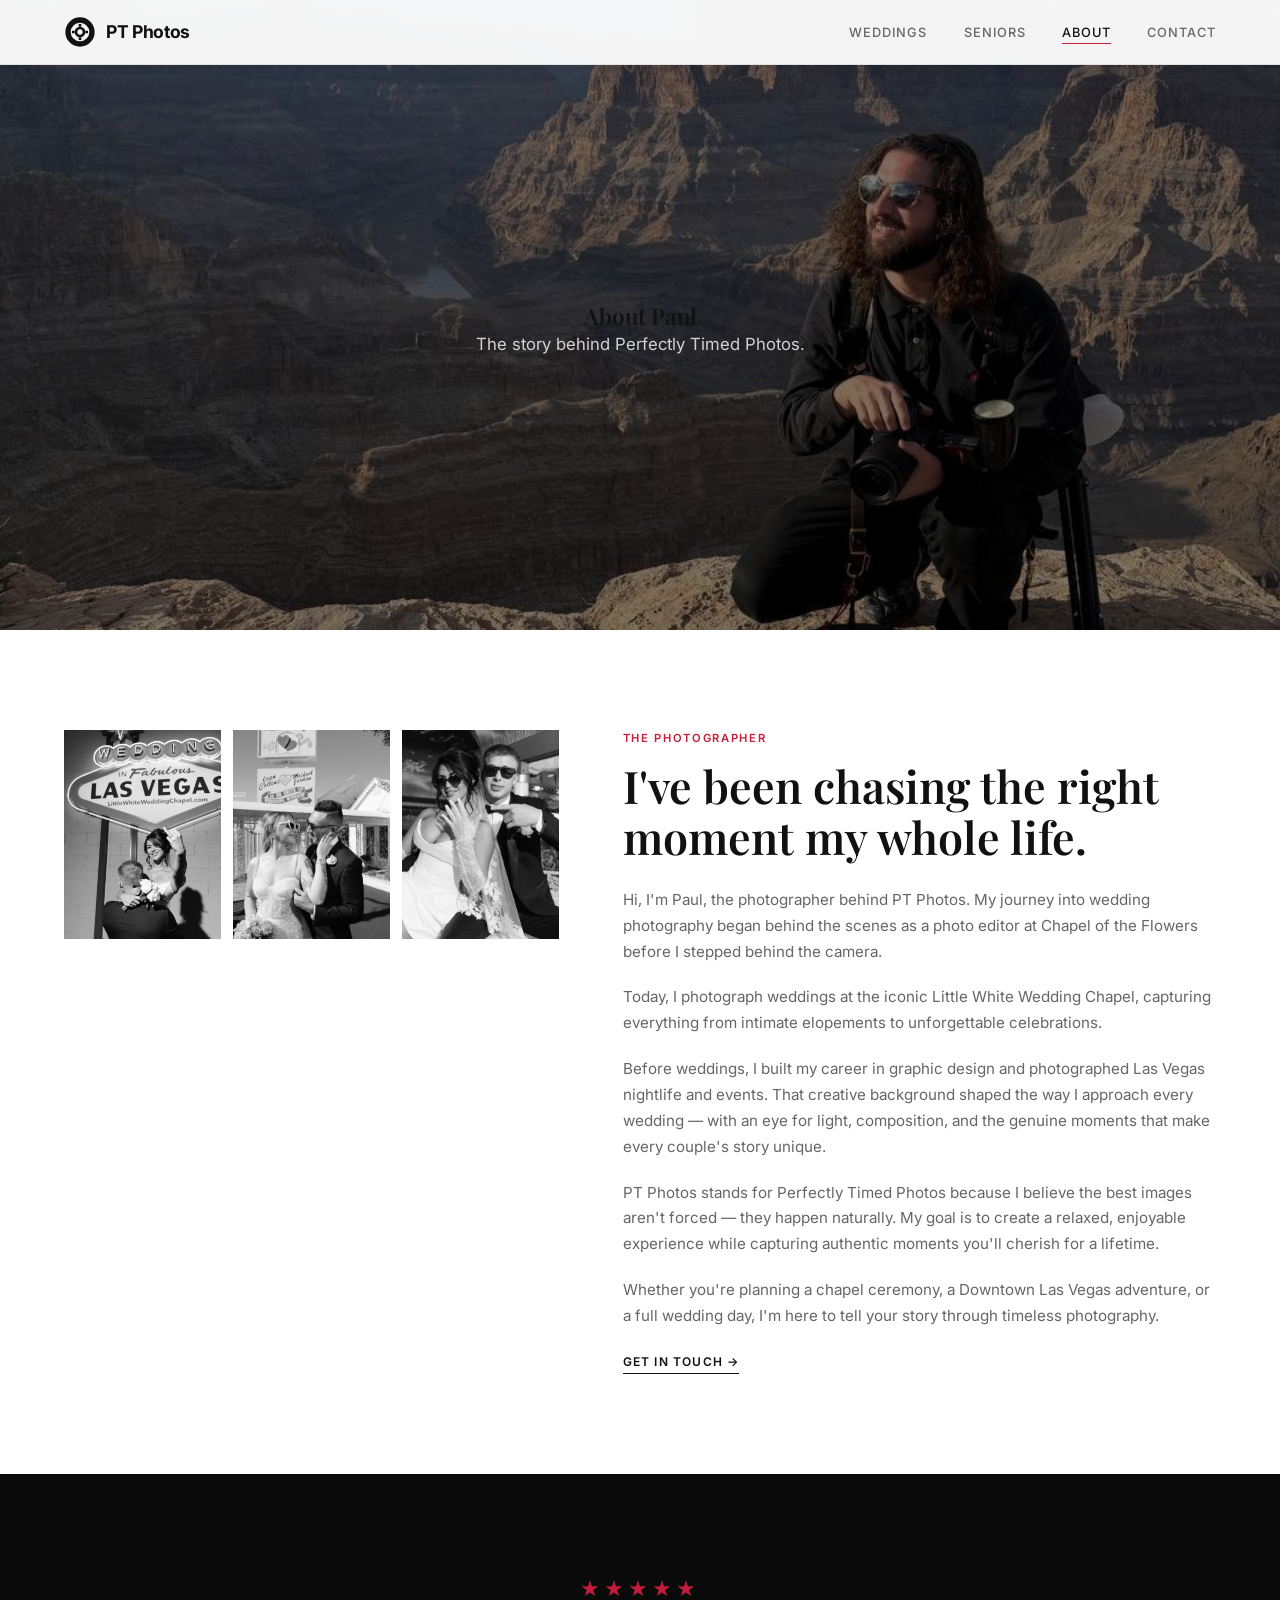
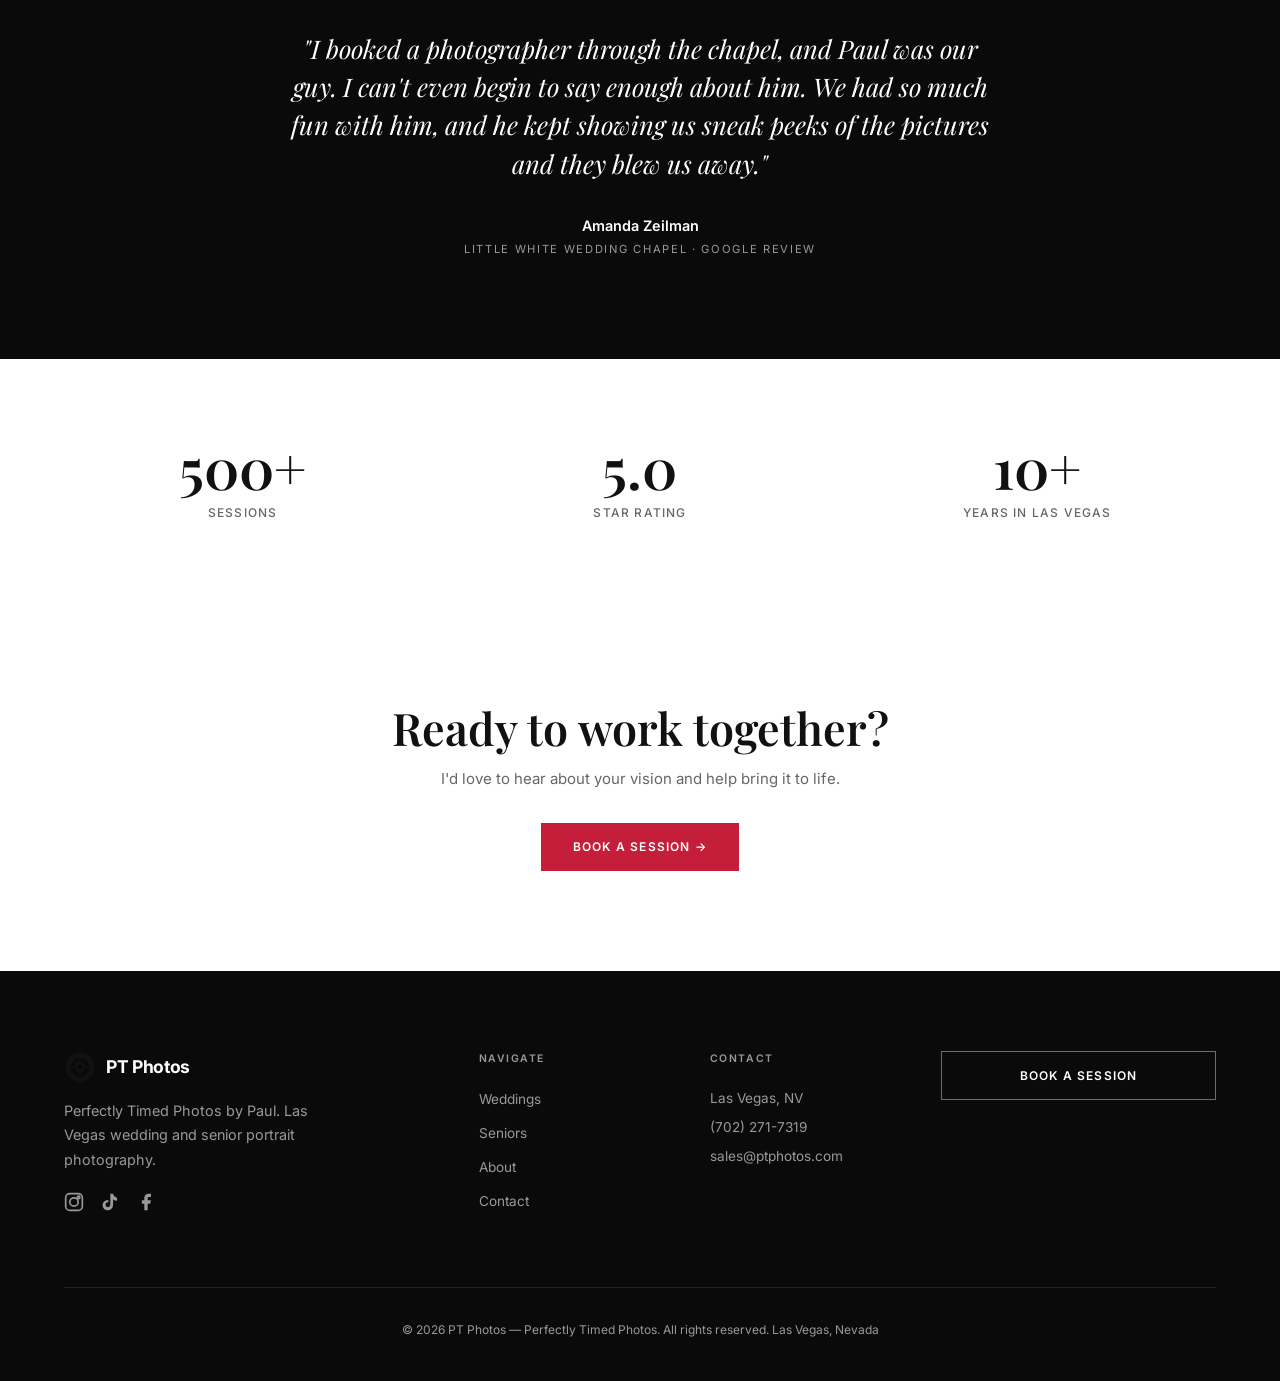
==== about.html @ 7338b1c7 "Create about.html" ====
<!DOCTYPE html>
<html lang="en">
<head>
    <meta charset="UTF-8">
    <meta name="viewport" content="width=device-width, initial-scale=1.0">
    <title>About Paul | PT Photos Las Vegas</title>
    <meta name="description" content="Meet Paul, the photographer behind PT Photos. Las Vegas wedding and senior portrait photographer with 10+ years experience.">
    <link rel="stylesheet" href="styles.css">
</head>
<body>

    <nav class="navbar" id="navbar">
        <div class="nav-container">
            <a href="index.html" class="logo">
                <div class="logo-icon">
                    <svg viewBox="0 0 24 24" fill="none" stroke="currentColor" stroke-width="2">
                        <circle cx="12" cy="12" r="3"/>
                        <path d="M12 2C6.48 2 2 6.48 2 12s4.48 10 10 10 10-4.48 10-10S17.52 2 12 2zm0 18c-4.41 0-8-3.59-8-8s3.59-8 8-8 8 3.59 8 8-3.59 8-8 8z"/>
                        <path d="M12 6v2M12 16v2M6 12h2M16 12h2"/>
                    </svg>
                </div>
                PT Photos
            </a>
            <button class="nav-toggle" id="navToggle" aria-label="Menu">
                <span></span>
                <span></span>
                <span></span>
            </button>
            <ul class="nav-menu" id="navMenu">
                <li><a href="weddings.html">Weddings</a></li>
                <li><a href="seniors.html">Seniors</a></li>
                <li><a href="about.html" class="active">About</a></li>
                <li><a href="contact.html">Contact</a></li>
            </ul>
        </div>
    </nav>

    <!-- About Hero -->
    <section class="page-header" style="min-height:70vh">
        <div class="hero-bg">
            <img src="photo2.JPG" alt="Paul - PT Photos">
        </div>
        <div class="hero-overlay"></div>
        <div class="hero-content">
            <h1>About Paul</h1>
            <p class="hero-desc">The story behind Perfectly Timed Photos.</p>
        </div>
    </section>

    <!-- About Content -->
    <section class="about-home" style="padding:100px 0">
        <div class="container">
            <div class="about-home-grid reveal">
                <div class="about-home-photos">
                    <img src="photo3.JPG" alt="Paul at work">
                    <img src="photo4.JPG" alt="Behind the scenes">
                    <img src="photo5.JPG" alt="Wedding moment">
                </div>
                <div class="about-home-text">
                    <span class="section-label">The Photographer</span>
                    <h2 class="section-title">I've been chasing the right moment my whole life.</h2>
                    <p>Hi, I'm Paul, the photographer behind PT Photos. My journey into wedding photography began behind the scenes as a photo editor at Chapel of the Flowers before I stepped behind the camera.</p>
                    <p>Today, I photograph weddings at the iconic Little White Wedding Chapel, capturing everything from intimate elopements to unforgettable celebrations.</p>
                    <p>Before weddings, I built my career in graphic design and photographed Las Vegas nightlife and events. That creative background shaped the way I approach every wedding — with an eye for light, composition, and the genuine moments that make every couple's story unique.</p>
                    <p>PT Photos stands for Perfectly Timed Photos because I believe the best images aren't forced — they happen naturally. My goal is to create a relaxed, enjoyable experience while capturing authentic moments you'll cherish for a lifetime.</p>
                    <p>Whether you're planning a chapel ceremony, a Downtown Las Vegas adventure, or a full wedding day, I'm here to tell your story through timeless photography.</p>
                    <a href="contact.html" class="link-arrow">Get in Touch →</a>
                </div>
            </div>
        </div>
    </section>

    <!-- Testimonial -->
    <section class="testimonial">
        <div class="container">
            <div class="testimonial-content reveal">
                <div class="stars">★★★★★</div>
                <blockquote>"I booked a photographer through the chapel, and Paul was our guy. I can't even begin to say enough about him. We had so much fun with him, and he kept showing us sneak peeks of the pictures and they blew us away."</blockquote>
                <div class="testimonial-author">Amanda Zeilman</div>
                <div class="testimonial-source">Little White Wedding Chapel · Google Review</div>
            </div>
        </div>
    </section>

    <!-- Stats -->
    <section class="stats">
        <div class="container">
            <div class="stats-grid reveal">
                <div class="stat-item">
                    <div class="stat-number">500+</div>
                    <div class="stat-label">Sessions</div>
                </div>
                <div class="stat-item">
                    <div class="stat-number">5.0</div>
                    <div class="stat-label">Star Rating</div>
                </div>
                <div class="stat-item">
                    <div class="stat-number">10+</div>
                    <div class="stat-label">Years in Las Vegas</div>
                </div>
            </div>
        </div>
    </section>

    <!-- CTA -->
    <section class="cta-section">
        <div class="container">
            <div class="reveal">
                <h2 class="section-title">Ready to work together?</h2>
                <p>I'd love to hear about your vision and help bring it to life.</p>
                <a href="contact.html" class="btn btn-primary">Book a Session →</a>
            </div>
        </div>
    </section>

    <!-- Footer -->
    <footer class="footer">
        <div class="container">
            <div class="footer-grid">
                <div class="footer-brand">
                    <a href="index.html" class="logo" style="color:#fff">
                        <div class="logo-icon">
                            <svg viewBox="0 0 24 24" fill="none" stroke="currentColor" stroke-width="2">
                                <circle cx="12" cy="12" r="3"/>
                                <path d="M12 2C6.48 2 2 6.48 2 12s4.48 10 10 10 10-4.48 10-10S17.52 2 12 2zm0 18c-4.41 0-8-3.59-8-8s3.59-8 8-8 8 3.59 8 8-3.59 8-8 8z"/>
                                <path d="M12 6v2M12 16v2M6 12h2M16 12h2"/>
                            </svg>
                        </div>
                        PT Photos
                    </a>
                    <p>Perfectly Timed Photos by Paul. Las Vegas wedding and senior portrait photography.</p>
                    <div class="social-links">
                        <a href="https://www.instagram.com/ptphotos.vegas" target="_blank" rel="noopener" aria-label="Instagram">
                            <svg width="20" height="20" viewBox="0 0 24 24" fill="none" stroke="currentColor" stroke-width="2"><rect x="2" y="2" width="20" height="20" rx="5"/><circle cx="12" cy="12" r="5"/><circle cx="17.5" cy="6.5" r="1.5"/></svg>
                        </a>
                        <a href="https://www.tiktok.com/@perfectly.timed8" target="_blank" rel="noopener" aria-label="TikTok">
                            <svg width="20" height="20" viewBox="0 0 24 24" fill="currentColor"><path d="M19.59 6.69a4.83 4.83 0 01-3.77-4.25V2h-3.45v13.67a2.89 2.89 0 01-2.88 2.5 2.89 2.89 0 01-2.88-2.89 2.89 2.89 0 012.88-2.89c.2 0 .39.02.58.06V9.66a6.37 6.37 0 00-.58-.03A6.34 6.34 0 003 16.04 6.34 6.34 0 009.34 22a6.34 6.34 0 006.34-6.34V9.01a8.16 8.16 0 004.8 1.55V7.11a4.85 4.85 0 01-.89-.42z"/></svg>
                        </a>
                        <a href="https://www.facebook.com/share/1CvV9tf7gH/" target="_blank" rel="noopener" aria-label="Facebook">
                            <svg width="20" height="20" viewBox="0 0 24 24" fill="currentColor"><path d="M18 2h-3a5 5 0 00-5 5v3H7v4h3v8h4v-8h3l1-4h-4V7a1 1 0 011-1h3z"/></svg>
                        </a>
                    </div>
                </div>
                <div>
                    <div class="footer-title">Navigate</div>
                    <ul class="footer-links">
                        <li><a href="weddings.html">Weddings</a></li>
                        <li><a href="seniors.html">Seniors</a></li>
                        <li><a href="about.html">About</a></li>
                        <li><a href="contact.html">Contact</a></li>
                    </ul>
                </div>
                <div>
                    <div class="footer-title">Contact</div>
                    <div class="footer-contact">
                        <p>Las Vegas, NV</p>
                        <p>(702) 271-7319</p>
                        <p>sales@ptphotos.com</p>
                    </div>
                </div>
                <div>
                    <a href="contact.html" class="btn btn-outline" style="width:100%">Book a Session</a>
                </div>
            </div>
            <div class="footer-bottom">
                <p>© 2026 PT Photos — Perfectly Timed Photos. All rights reserved. Las Vegas, Nevada</p>
            </div>
        </div>
    </footer>

    <script src="script.js"></script>
</body>
</html>
---- styles.css ----
/* ============================================
   PT Photos — Multi-Page Website
   Based on Airo.ai design from video
   ============================================ */

@import url('https://fonts.googleapis.com/css2?family=Inter:wght@300;400;500;600;700&family=Playfair+Display:ital,wght@0,400;0,600;0,700;1,400&display=swap');

:root {
    --bg: #ffffff;
    --bg-dark: #0a0a0a;
    --bg-card: #111111;
    --text: #111111;
    --text-light: #ffffff;
    --text-muted: #666666;
    --text-muted-dark: #999999;
    --accent: #c41e3a;
    --accent-hover: #a01830;
    --border: rgba(0,0,0,0.08);
    --border-light: rgba(255,255,255,0.1);
    --transition: all 0.3s ease;
    --font-serif: 'Playfair Display', Georgia, serif;
    --font-sans: 'Inter', -apple-system, BlinkMacSystemFont, sans-serif;
}

* { margin: 0; padding: 0; box-sizing: border-box; }

html { scroll-behavior: smooth; }

body {
    font-family: var(--font-sans);
    background: var(--bg);
    color: var(--text);
    line-height: 1.6;
    font-size: 15px;
    -webkit-font-smoothing: antialiased;
}

.container {
    max-width: 1200px;
    margin: 0 auto;
    padding: 0 24px;
}

img { max-width: 100%; display: block; }

/* ─── Typography ─── */
h1, h2, h3, h4 {
    font-family: var(--font-serif);
    font-weight: 600;
    line-height: 1.2;
}

.section-label {
    font-family: var(--font-sans);
    font-size: 0.7rem;
    font-weight: 600;
    text-transform: uppercase;
    letter-spacing: 0.15em;
    color: var(--accent);
    margin-bottom: 16px;
    display: block;
}

.section-title {
    font-family: var(--font-serif);
    font-size: clamp(1.8rem, 4vw, 2.8rem);
    font-weight: 600;
    line-height: 1.15;
    margin-bottom: 20px;
    color: var(--text);
}

.section-title.light { color: var(--text-light); }

p {
    color: var(--text-muted);
    line-height: 1.7;
    margin-bottom: 16px;
}

/* ─── Buttons ─── */
.btn {
    display: inline-flex;
    align-items: center;
    justify-content: center;
    gap: 8px;
    padding: 14px 32px;
    font-family: var(--font-sans);
    font-size: 0.75rem;
    font-weight: 600;
    text-transform: uppercase;
    letter-spacing: 0.1em;
    text-decoration: none;
    border: none;
    cursor: pointer;
    transition: var(--transition);
}

.btn-primary {
    background: var(--accent);
    color: #fff;
}
.btn-primary:hover { background: var(--accent-hover); }

.btn-dark {
    background: var(--text);
    color: #fff;
}
.btn-dark:hover { background: #333; }

.btn-outline {
    background: transparent;
    color: var(--text-light);
    border: 1px solid rgba(255,255,255,0.4);
}
.btn-outline:hover {
    background: rgba(255,255,255,0.1);
    border-color: #fff;
}

.btn-outline-dark {
    background: transparent;
    color: var(--text);
    border: 1px solid var(--text);
}
.btn-outline-dark:hover {
    background: var(--text);
    color: #fff;
}

/* ─── Navigation ─── */
.navbar {
    position: fixed;
    top: 0; left: 0; right: 0;
    z-index: 1000;
    background: rgba(255,255,255,0.95);
    backdrop-filter: blur(10px);
    border-bottom: 1px solid var(--border);
    transition: var(--transition);
}

.nav-container {
    max-width: 1200px;
    margin: 0 auto;
    padding: 0 24px;
    display: flex;
    align-items: center;
    justify-content: space-between;
    height: 64px;
}

.logo {
    display: flex;
    align-items: center;
    gap: 10px;
    font-family: var(--font-sans);
    font-size: 1.1rem;
    font-weight: 700;
    color: var(--text);
    text-decoration: none;
    letter-spacing: -0.02em;
}

.logo-icon {
    width: 32px;
    height: 32px;
    position: relative;
}

.logo-icon svg {
    width: 100%; height: 100%;
    fill: none;
    stroke: var(--text);
    stroke-width: 2;
}

.nav-menu {
    display: flex;
    list-style: none;
    gap: 36px;
    align-items: center;
}

.nav-menu a {
    color: var(--text-muted);
    text-decoration: none;
    font-size: 0.8rem;
    font-weight: 500;
    text-transform: uppercase;
    letter-spacing: 0.08em;
    transition: var(--transition);
    position: relative;
}

.nav-menu a:hover,
.nav-menu a.active {
    color: var(--text);
}

.nav-menu a.active::after {
    content: '';
    position: absolute;
    bottom: -4px;
    left: 0; right: 0;
    height: 1px;
    background: var(--accent);
}

.nav-toggle {
    display: none;
    flex-direction: column;
    gap: 5px;
    background: none;
    border: none;
    cursor: pointer;
    padding: 4px;
    z-index: 1001;
}

.nav-toggle span {
    display: block;
    width: 24px;
    height: 2px;
    background: var(--text);
    transition: var(--transition);
}

/* ─── Hero ─── */
.hero {
    position: relative;
    min-height: 100vh;
    display: flex;
    align-items: center;
    justify-content: center;
    text-align: center;
    overflow: hidden;
    padding-top: 64px;
}

.hero-bg {
    position: absolute;
    inset: 0;
    z-index: 0;
}

.hero-bg img {
    width: 100%;
    height: 100%;
    object-fit: cover;
}

.hero-overlay {
    position: absolute;
    inset: 0;
    background: rgba(0,0,0,0.5);
    z-index: 1;
}

.hero-content {
    position: relative;
    z-index: 2;
    max-width: 700px;
    padding: 40px 24px;
}

.hero-label {
    font-size: 0.7rem;
    font-weight: 600;
    text-transform: uppercase;
    letter-spacing: 0.2em;
    color: rgba(255,255,255,0.7);
    margin-bottom: 20px;
}

.hero h1 {
    font-family: var(--font-serif);
    font-size: clamp(2.2rem, 5vw, 4rem);
    font-weight: 600;
    color: #fff;
    margin-bottom: 20px;
    line-height: 1.1;
}

.hero-desc {
    font-size: 1.05rem;
    color: rgba(255,255,255,0.8);
    max-width: 520px;
    margin: 0 auto 32px;
    line-height: 1.7;
}

.hero-buttons {
    display: flex;
    gap: 16px;
    justify-content: center;
    flex-wrap: wrap;
}

/* ─── Family Sessions (Home) ─── */
.family-sessions {
    position: relative;
    min-height: 80vh;
    display: flex;
    align-items: center;
    justify-content: center;
    text-align: center;
    overflow: hidden;
}

.family-sessions .hero-bg img {
    opacity: 0.8;
}

.family-sessions .hero-overlay {
    background: rgba(0,0,0,0.45);
}

/* ─── About (Home) ─── */
.about-home {
    padding: 100px 0;
    background: var(--bg);
}

.about-home-grid {
    display: grid;
    grid-template-columns: 1fr 1.2fr;
    gap: 64px;
    align-items: start;
}

.about-home-photos {
    display: grid;
    grid-template-columns: repeat(3, 1fr);
    gap: 12px;
}

.about-home-photos img {
    width: 100%;
    aspect-ratio: 3/4;
    object-fit: cover;
    filter: grayscale(100%);
}

.about-home-text .section-label {
    margin-bottom: 12px;
}

.about-home-text .section-title {
    margin-bottom: 24px;
}

.about-home-text p {
    font-size: 0.95rem;
    margin-bottom: 20px;
}

.link-arrow {
    display: inline-flex;
    align-items: center;
    gap: 6px;
    font-size: 0.75rem;
    font-weight: 600;
    text-transform: uppercase;
    letter-spacing: 0.1em;
    color: var(--text);
    text-decoration: none;
    border-bottom: 1px solid var(--text);
    padding-bottom: 2px;
    transition: var(--transition);
}

.link-arrow:hover {
    color: var(--accent);
    border-color: var(--accent);
}

/* ─── Testimonial ─── */
.testimonial {
    background: var(--bg-dark);
    padding: 100px 0;
    text-align: center;
}

.testimonial-content {
    max-width: 700px;
    margin: 0 auto;
}

.stars {
    color: var(--accent);
    font-size: 1.2rem;
    letter-spacing: 4px;
    margin-bottom: 24px;
}

.testimonial blockquote {
    font-family: var(--font-serif);
    font-size: clamp(1.2rem, 3vw, 1.6rem);
    font-style: italic;
    color: var(--text-light);
    line-height: 1.5;
    margin-bottom: 32px;
}

.testimonial-author {
    color: var(--text-light);
    font-weight: 600;
    font-size: 0.9rem;
    margin-bottom: 4px;
}

.testimonial-source {
    font-size: 0.7rem;
    text-transform: uppercase;
    letter-spacing: 0.15em;
    color: var(--text-muted-dark);
}

/* ─── Stats ─── */
.stats {
    padding: 80px 0;
    background: var(--bg);
}

.stats-grid {
    display: grid;
    grid-template-columns: repeat(3, 1fr);
    gap: 40px;
    text-align: center;
}

.stat-number {
    font-family: var(--font-serif);
    font-size: clamp(2.5rem, 5vw, 3.5rem);
    font-weight: 600;
    color: var(--text);
    line-height: 1;
    margin-bottom: 8px;
}

.stat-label {
    font-size: 0.75rem;
    font-weight: 500;
    text-transform: uppercase;
    letter-spacing: 0.1em;
    color: var(--text-muted);
}

/* ─── CTA Section ─── */
.cta-section {
    padding: 100px 0;
    text-align: center;
    background: var(--bg);
}

.cta-section .section-title {
    margin-bottom: 12px;
}

.cta-section p {
    max-width: 500px;
    margin: 0 auto 32px;
}

.cta-buttons {
    display: flex;
    gap: 16px;
    justify-content: center;
    flex-wrap: wrap;
    margin-bottom: 32px;
}

.cta-contact {
    display: flex;
    gap: 32px;
    justify-content: center;
    flex-wrap: wrap;
}

.cta-contact a {
    color: var(--text-muted);
    text-decoration: none;
    font-size: 0.9rem;
    display: flex;
    align-items: center;
    gap: 8px;
    transition: var(--transition);
}

.cta-contact a:hover { color: var(--text); }

/* ─── Footer ─── */
.footer {
    background: var(--bg-dark);
    color: var(--text-light);
    padding: 80px 0 40px;
}

.footer-grid {
    display: grid;
    grid-template-columns: 2fr 1fr 1fr 1.5fr;
    gap: 48px;
    margin-bottom: 64px;
}

.footer-brand p {
    color: var(--text-muted-dark);
    font-size: 0.9rem;
    max-width: 280px;
    margin: 16px 0 20px;
}

.social-links {
    display: flex;
    gap: 16px;
}

.social-links a {
    color: var(--text-muted-dark);
    transition: var(--transition);
}

.social-links a:hover { color: #fff; }

.footer-title {
    font-family: var(--font-sans);
    font-size: 0.65rem;
    font-weight: 600;
    text-transform: uppercase;
    letter-spacing: 0.15em;
    color: var(--text-muted-dark);
    margin-bottom: 20px;
}

.footer-links {
    list-style: none;
}

.footer-links li { margin-bottom: 10px; }

.footer-links a {
    color: var(--text-muted-dark);
    text-decoration: none;
    font-size: 0.85rem;
    transition: var(--transition);
}

.footer-links a:hover { color: #fff; }

.footer-contact p {
    color: var(--text-muted-dark);
    font-size: 0.85rem;
    margin-bottom: 6px;
}

.footer-contact .btn {
    margin-top: 16px;
    width: 100%;
}

.footer-bottom {
    border-top: 1px solid var(--border-light);
    padding-top: 32px;
    text-align: center;
}

.footer-bottom p {
    font-size: 0.75rem;
    color: var(--text-muted-dark);
    margin: 0;
}

/* ─── Page Header (Weddings/Seniors inner) ─── */
.page-header {
    position: relative;
    min-height: 90vh;
    display: flex;
    align-items: center;
    justify-content: center;
    text-align: center;
    overflow: hidden;
    padding-top: 64px;
}

.page-header .hero-content {
    max-width: 640px;
}

/* ─── Portfolio ─── */
.portfolio-section {
    padding: 100px 0;
    background: var(--bg);
}

.portfolio-masonry {
    column-count: 2;
    column-gap: 16px;
}

.portfolio-masonry .portfolio-item {
    break-inside: avoid;
    margin-bottom: 16px;
    overflow: hidden;
}

.portfolio-masonry img {
    width: 100%;
    transition: transform 0.6s ease;
}

.portfolio-masonry .portfolio-item:hover img {
    transform: scale(1.03);
}

/* ─── Packages ─── */
.packages-section {
    background: var(--bg-dark);
    padding: 100px 0;
}

.packages-section .section-label,
.packages-section .section-title,
.packages-section > .container > p {
    text-align: center;
}

.packages-section > .container > p {
    max-width: 600px;
    margin: 0 auto 48px;
    color: var(--text-muted-dark);
}

.packages-grid {
    display: grid;
    grid-template-columns: repeat(4, 1fr);
    gap: 20px;
}

.package-card {
    background: rgba(255,255,255,0.03);
    border: 1px solid var(--border-light);
    padding: 32px 24px;
    transition: var(--transition);
    display: flex;
    flex-direction: column;
}

.package-card:hover {
    border-color: rgba(255,255,255,0.2);
    transform: translateY(-4px);
}

.package-card.featured {
    background: var(--accent);
    border-color: var(--accent);
}

.package-card.featured .package-name,
.package-card.featured .package-price,
.package-card.featured .package-desc,
.package-card.featured .package-list li,
.package-card.featured .package-badge {
    color: #fff;
}

.package-card.featured .package-list li::before {
    background: #fff;
}

.package-badge {
    font-size: 0.65rem;
    font-weight: 700;
    text-transform: uppercase;
    letter-spacing: 0.15em;
    color: var(--text-muted-dark);
    margin-bottom: 12px;
    min-height: 16px;
}

.package-name {
    font-family: var(--font-serif);
    font-size: 1.1rem;
    font-weight: 600;
    color: var(--text-light);
    margin-bottom: 4px;
}

.package-time {
    font-size: 0.75rem;
    color: var(--text-muted-dark);
    text-transform: uppercase;
    letter-spacing: 0.08em;
    margin-bottom: 12px;
}

.package-price {
    font-family: var(--font-serif);
    font-size: 2rem;
    font-weight: 600;
    color: var(--text-light);
    margin-bottom: 12px;
    line-height: 1;
}

.package-desc {
    font-size: 0.8rem;
    color: var(--text-muted-dark);
    margin-bottom: 20px;
    line-height: 1.5;
}

.package-list {
    list-style: none;
    margin-bottom: 24px;
    flex-grow: 1;
}

.package-list li {
    position: relative;
    padding-left: 18px;
    margin-bottom: 8px;
    font-size: 0.8rem;
    color: var(--text-muted-dark);
    line-height: 1.5;
}

.package-list li::before {
    content: '';
    position: absolute;
    left: 0;
    top: 7px;
    width: 5px;
    height: 5px;
    background: var(--accent);
    border-radius: 50%;
}

.package-card .btn-outline {
    width: 100%;
    font-size: 0.7rem;
}

.package-card.featured .btn-outline {
    border-color: rgba(255,255,255,0.5);
    color: #fff;
}

.package-card.featured .btn-outline:hover {
    background: rgba(255,255,255,0.15);
}

/* ─── Contact Form ─── */
.contact-section {
    padding: 100px 0;
    background: var(--bg);
}

.contact-section .section-label,
.contact-section .section-title {
    text-align: center;
}

.contact-section > .container > p {
    text-align: center;
    max-width: 500px;
    margin: 0 auto 40px;
}

.contact-grid {
    display: grid;
    grid-template-columns: 1fr 1fr;
    gap: 64px;
    max-width: 1000px;
    margin: 0 auto;
}

.contact-form {
    display: flex;
    flex-direction: column;
    gap: 16px;
}

.form-row {
    display: grid;
    grid-template-columns: 1fr 1fr;
    gap: 16px;
}

.contact-form input,
.contact-form select,
.contact-form textarea {
    width: 100%;
    background: transparent;
    border: 1px solid var(--border);
    padding: 14px 16px;
    color: var(--text);
    font-family: var(--font-sans);
    font-size: 0.9rem;
    outline: none;
    transition: var(--transition);
    border-radius: 0;
}

.contact-form input:focus,
.contact-form select:focus,
.contact-form textarea:focus {
    border-color: var(--text);
}

.contact-form input::placeholder,
.contact-form textarea::placeholder {
    color: #aaa;
}

.contact-form select {
    cursor: pointer;
    appearance: none;
    background-image: url("data:image/svg+xml,%3Csvg xmlns='http://www.w3.org/2000/svg' width='12' height='12' viewBox='0 0 24 24' fill='none' stroke='%23999' stroke-width='2'%3E%3Cpath d='M6 9l6 6 6-6'/%3E%3C/svg%3E");
    background-repeat: no-repeat;
    background-position: right 14px center;
}

.contact-form .btn-primary {
    width: 100%;
    margin-top: 8px;
}

.contact-info-box {
    padding-top: 8px;
}

.contact-info-item {
    margin-bottom: 24px;
}

.contact-info-item strong {
    display: block;
    font-size: 0.65rem;
    font-weight: 600;
    text-transform: uppercase;
    letter-spacing: 0.12em;
    color: var(--text-muted);
    margin-bottom: 4px;
}

.contact-info-item span,
.contact-info-item a {
    color: var(--text);
    font-size: 0.95rem;
    text-decoration: none;
}

.contact-info-item a:hover { color: var(--accent); }

/* ─── Dark CTA ─── */
.cta-dark {
    background: var(--bg-dark);
    padding: 80px 0;
    text-align: center;
}

.cta-dark h3 {
    font-family: var(--font-serif);
    font-size: clamp(1.4rem, 3vw, 2rem);
    color: var(--text-light);
    margin-bottom: 24px;
}

/* ─── Seniors Page ─── */
.seniors-about {
    padding: 100px 0;
    background: var(--bg);
}

.seniors-about-grid {
    display: grid;
    grid-template-columns: 1fr 1fr;
    gap: 64px;
    align-items: start;
}

.seniors-about-text ul {
    list-style: none;
    margin: 24px 0;
}

.seniors-about-text li {
    position: relative;
    padding-left: 18px;
    margin-bottom: 10px;
    color: var(--text-muted);
    font-size: 0.9rem;
}

.seniors-about-text li::before {
    content: '';
    position: absolute;
    left: 0;
    top: 9px;
    width: 5px;
    height: 5px;
    background: var(--accent);
    border-radius: 50%;
}

.seniors-gallery {
    display: grid;
    grid-template-columns: repeat(2, 1fr);
    gap: 12px;
}

.seniors-gallery img {
    width: 100%;
    aspect-ratio: 1;
    object-fit: cover;
}

/* ─── Process ─── */
.process-section {
    padding: 100px 0;
    background: var(--bg);
}

.process-section .section-label,
.process-section .section-title {
    text-align: center;
}

.process-grid {
    display: grid;
    grid-template-columns: repeat(3, 1fr);
    gap: 40px;
    margin-top: 48px;
}

.process-step {
    text-align: center;
}

.process-number {
    font-family: var(--font-serif);
    font-size: 3rem;
    font-weight: 600;
    color: rgba(196,30,58,0.2);
    line-height: 1;
    margin-bottom: 16px;
}

.process-step h4 {
    font-size: 1.1rem;
    margin-bottom: 8px;
}

.process-step p {
    font-size: 0.85rem;
    max-width: 280px;
    margin: 0 auto;
}

/* ─── Contact Page ─── */
.contact-page-form {
    max-width: 600px;
    margin: 0 auto;
}

.contact-page-header {
    text-align: center;
    padding: 140px 0 60px;
    background: var(--bg);
}

.contact-details-grid {
    display: grid;
    grid-template-columns: repeat(3, 1fr);
    gap: 32px;
    max-width: 800px;
    margin: 48px auto 0;
    text-align: center;
}

.explore-tags {
    display: flex;
    gap: 12px;
    justify-content: center;
    flex-wrap: wrap;
    margin-top: 32px;
}

.explore-tags a {
    display: inline-block;
    padding: 10px 20px;
    border: 1px solid var(--border);
    color: var(--text);
    text-decoration: none;
    font-size: 0.75rem;
    font-weight: 500;
    text-transform: uppercase;
    letter-spacing: 0.08em;
    transition: var(--transition);
}

.explore-tags a:hover {
    border-color: var(--text);
    background: var(--text);
    color: #fff;
}

/* ─── FAQ ─── */
.faq-section {
    background: var(--bg-dark);
    padding: 100px 0;
}

.faq-section .section-label,
.faq-section .section-title {
    text-align: center;
}

.faq-list {
    max-width: 700px;
    margin: 48px auto 0;
}

.faq-item {
    border-bottom: 1px solid var(--border-light);
}

.faq-question {
    width: 100%;
    background: none;
    border: none;
    color: var(--text-light);
    font-family: var(--font-sans);
    font-size: 0.95rem;
    font-weight: 500;
    padding: 20px 0;
    text-align: left;
    cursor: pointer;
    display: flex;
    justify-content: space-between;
    align-items: center;
    transition: var(--transition);
}

.faq-question:hover { color: var(--accent); }

.faq-icon {
    font-size: 1.2rem;
    transition: transform 0.3s ease;
    color: var(--text-muted-dark);
}

.faq-item.active .faq-icon {
    transform: rotate(45deg);
}

.faq-answer {
    max-height: 0;
    overflow: hidden;
    transition: max-height 0.3s ease, padding 0.3s ease;
}

.faq-item.active .faq-answer {
    max-height: 200px;
    padding-bottom: 20px;
}

.faq-answer p {
    color: var(--text-muted-dark);
    font-size: 0.9rem;
    margin: 0;
}

/* ─── Mobile Menu ─── */
@media (max-width: 768px) {
    .nav-menu {
        position: fixed;
        top: 0;
        right: -100%;
        width: 70%;
        max-width: 300px;
        height: 100vh;
        background: #fff;
        flex-direction: column;
        padding: 80px 32px;
        gap: 24px;
        transition: var(--transition);
        border-left: 1px solid var(--border);
        align-items: flex-start;
    }
    .nav-menu.active { right: 0; }
    .nav-toggle { display: flex; }
    .nav-toggle.active span:nth-child(1) { transform: rotate(45deg) translate(5px, 5px); }
    .nav-toggle.active span:nth-child(2) { opacity: 0; }
    .nav-toggle.active span:nth-child(3) { transform: rotate(-45deg) translate(5px, -5px); }
    
    .about-home-grid,
    .contact-grid,
    .seniors-about-grid {
        grid-template-columns: 1fr;
    }
    
    .stats-grid,
    .packages-grid,
    .process-grid,
    .footer-grid,
    .contact-details-grid {
        grid-template-columns: 1fr;
    }
    
    .portfolio-masonry { column-count: 1; }
    
    .footer-grid { gap: 32px; }
    
    .form-row { grid-template-columns: 1fr; }
    
    .hero h1 { font-size: 2rem; }
}

@media (max-width: 1024px) {
    .packages-grid { grid-template-columns: repeat(2, 1fr); }
}

@media (max-width: 480px) {
    .packages-grid { grid-template-columns: 1fr; }
    .about-home-photos { grid-template-columns: 1fr; }
    .about-home-photos img { aspect-ratio: 16/9; }
}

/* ─── Scroll Reveal ─── */
.reveal {
    opacity: 0;
    transform: translateY(30px);
    transition: opacity 0.8s ease, transform 0.8s ease;
}

.reveal.active {
    opacity: 1;
    transform: translateY(0);
}
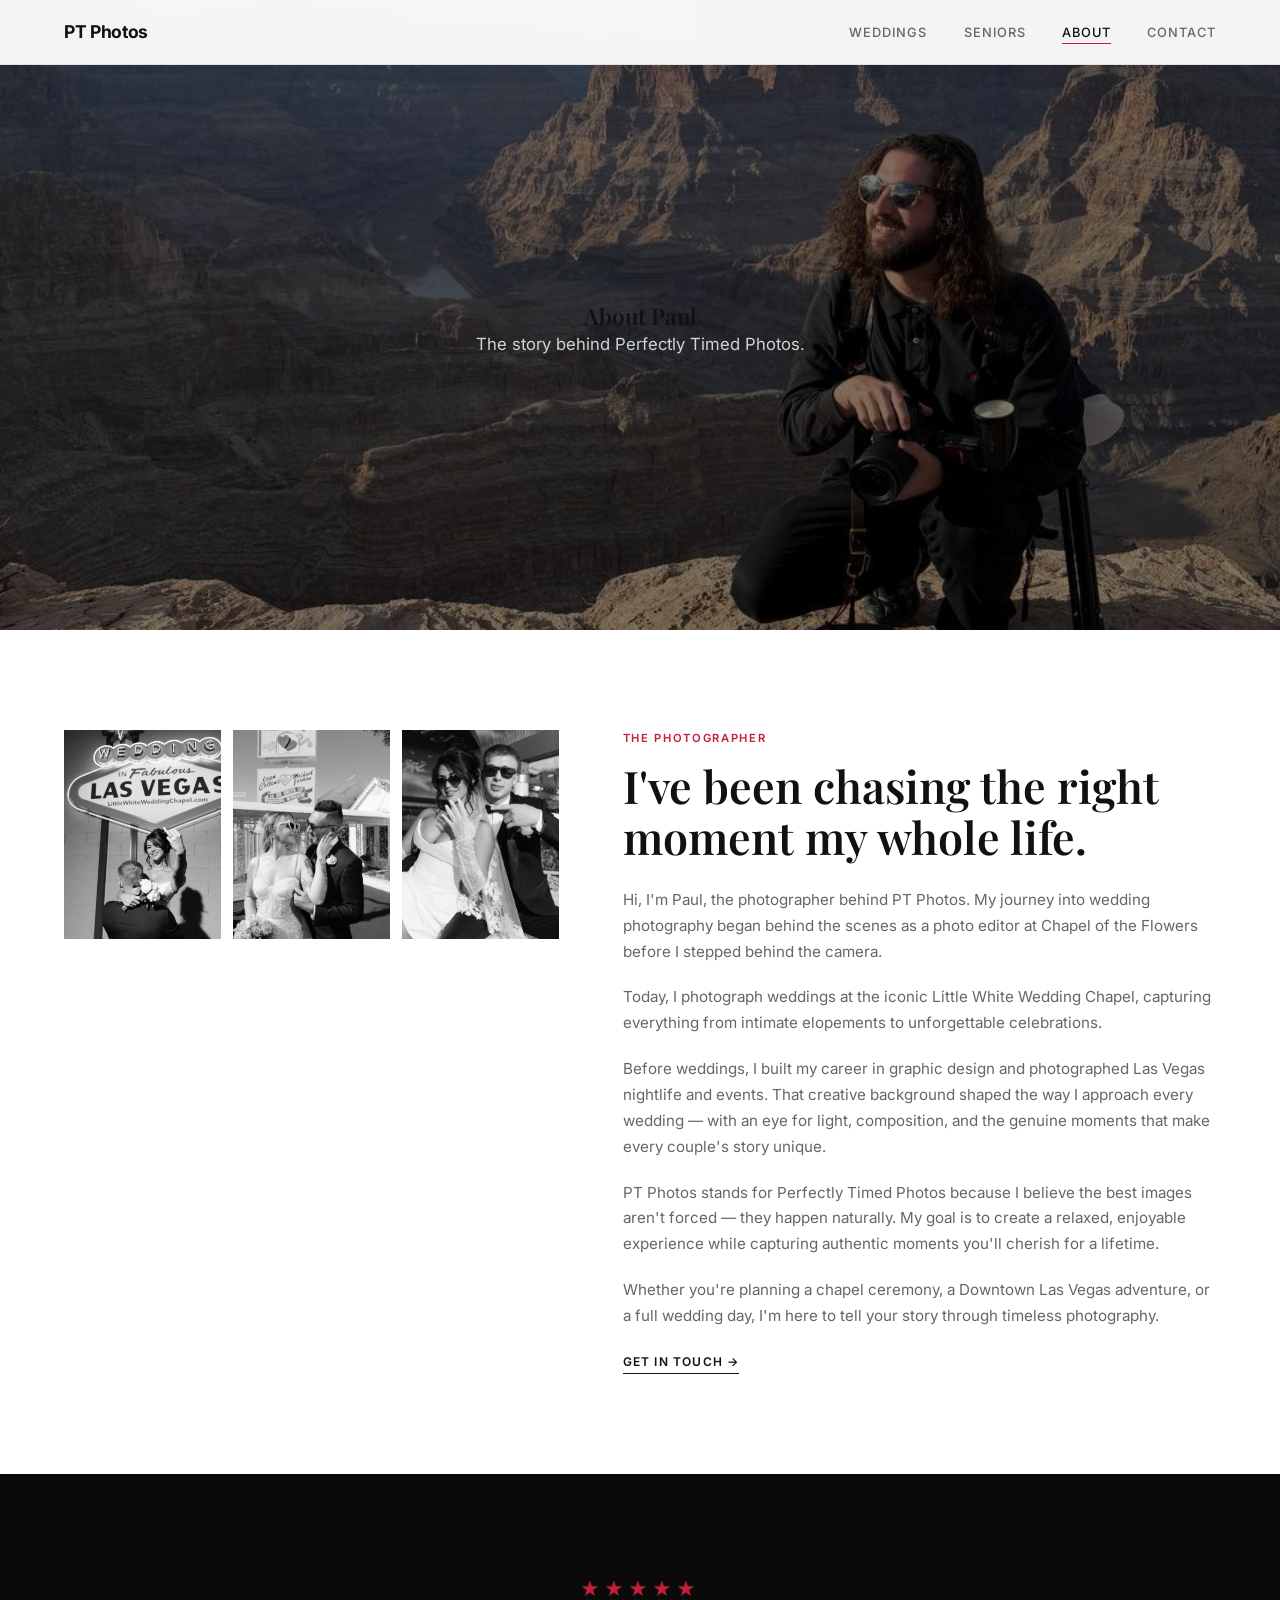
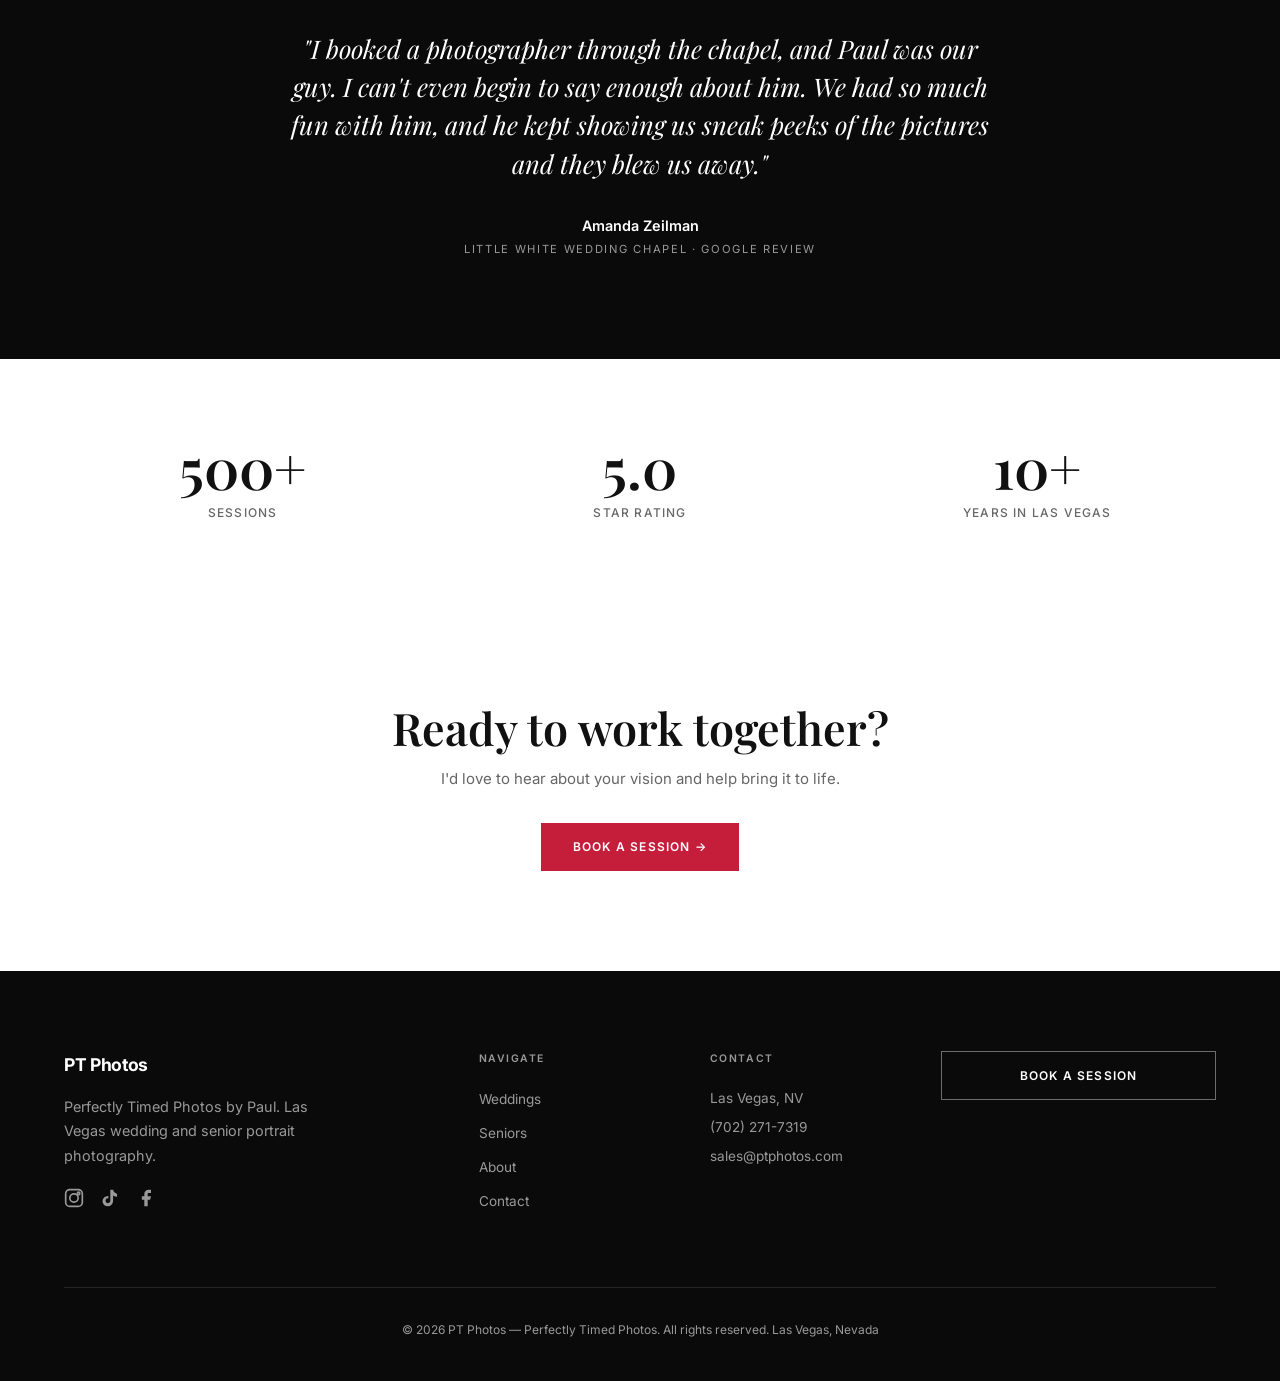
==== commit 88b175bf: "Update about.html" ====
--- a/about.html
+++ b/about.html
@@ -11,16 +11,7 @@
 
     <nav class="navbar" id="navbar">
         <div class="nav-container">
-            <a href="index.html" class="logo">
-                <div class="logo-icon">
-                    <svg viewBox="0 0 24 24" fill="none" stroke="currentColor" stroke-width="2">
-                        <circle cx="12" cy="12" r="3"/>
-                        <path d="M12 2C6.48 2 2 6.48 2 12s4.48 10 10 10 10-4.48 10-10S17.52 2 12 2zm0 18c-4.41 0-8-3.59-8-8s3.59-8 8-8 8 3.59 8 8-3.59 8-8 8z"/>
-                        <path d="M12 6v2M12 16v2M6 12h2M16 12h2"/>
-                    </svg>
-                </div>
-                PT Photos
-            </a>
+            <a href="index.html" class="logo">PT Photos</a>
             <button class="nav-toggle" id="navToggle" aria-label="Menu">
                 <span></span>
                 <span></span>
@@ -118,16 +109,7 @@
         <div class="container">
             <div class="footer-grid">
                 <div class="footer-brand">
-                    <a href="index.html" class="logo" style="color:#fff">
-                        <div class="logo-icon">
-                            <svg viewBox="0 0 24 24" fill="none" stroke="currentColor" stroke-width="2">
-                                <circle cx="12" cy="12" r="3"/>
-                                <path d="M12 2C6.48 2 2 6.48 2 12s4.48 10 10 10 10-4.48 10-10S17.52 2 12 2zm0 18c-4.41 0-8-3.59-8-8s3.59-8 8-8 8 3.59 8 8-3.59 8-8 8z"/>
-                                <path d="M12 6v2M12 16v2M6 12h2M16 12h2"/>
-                            </svg>
-                        </div>
-                        PT Photos
-                    </a>
+                   <a href="index.html" class="logo" style="color:#fff">PT Photos</a>
                     <p>Perfectly Timed Photos by Paul. Las Vegas wedding and senior portrait photography.</p>
                     <div class="social-links">
                         <a href="https://www.instagram.com/ptphotos.vegas" target="_blank" rel="noopener" aria-label="Instagram">
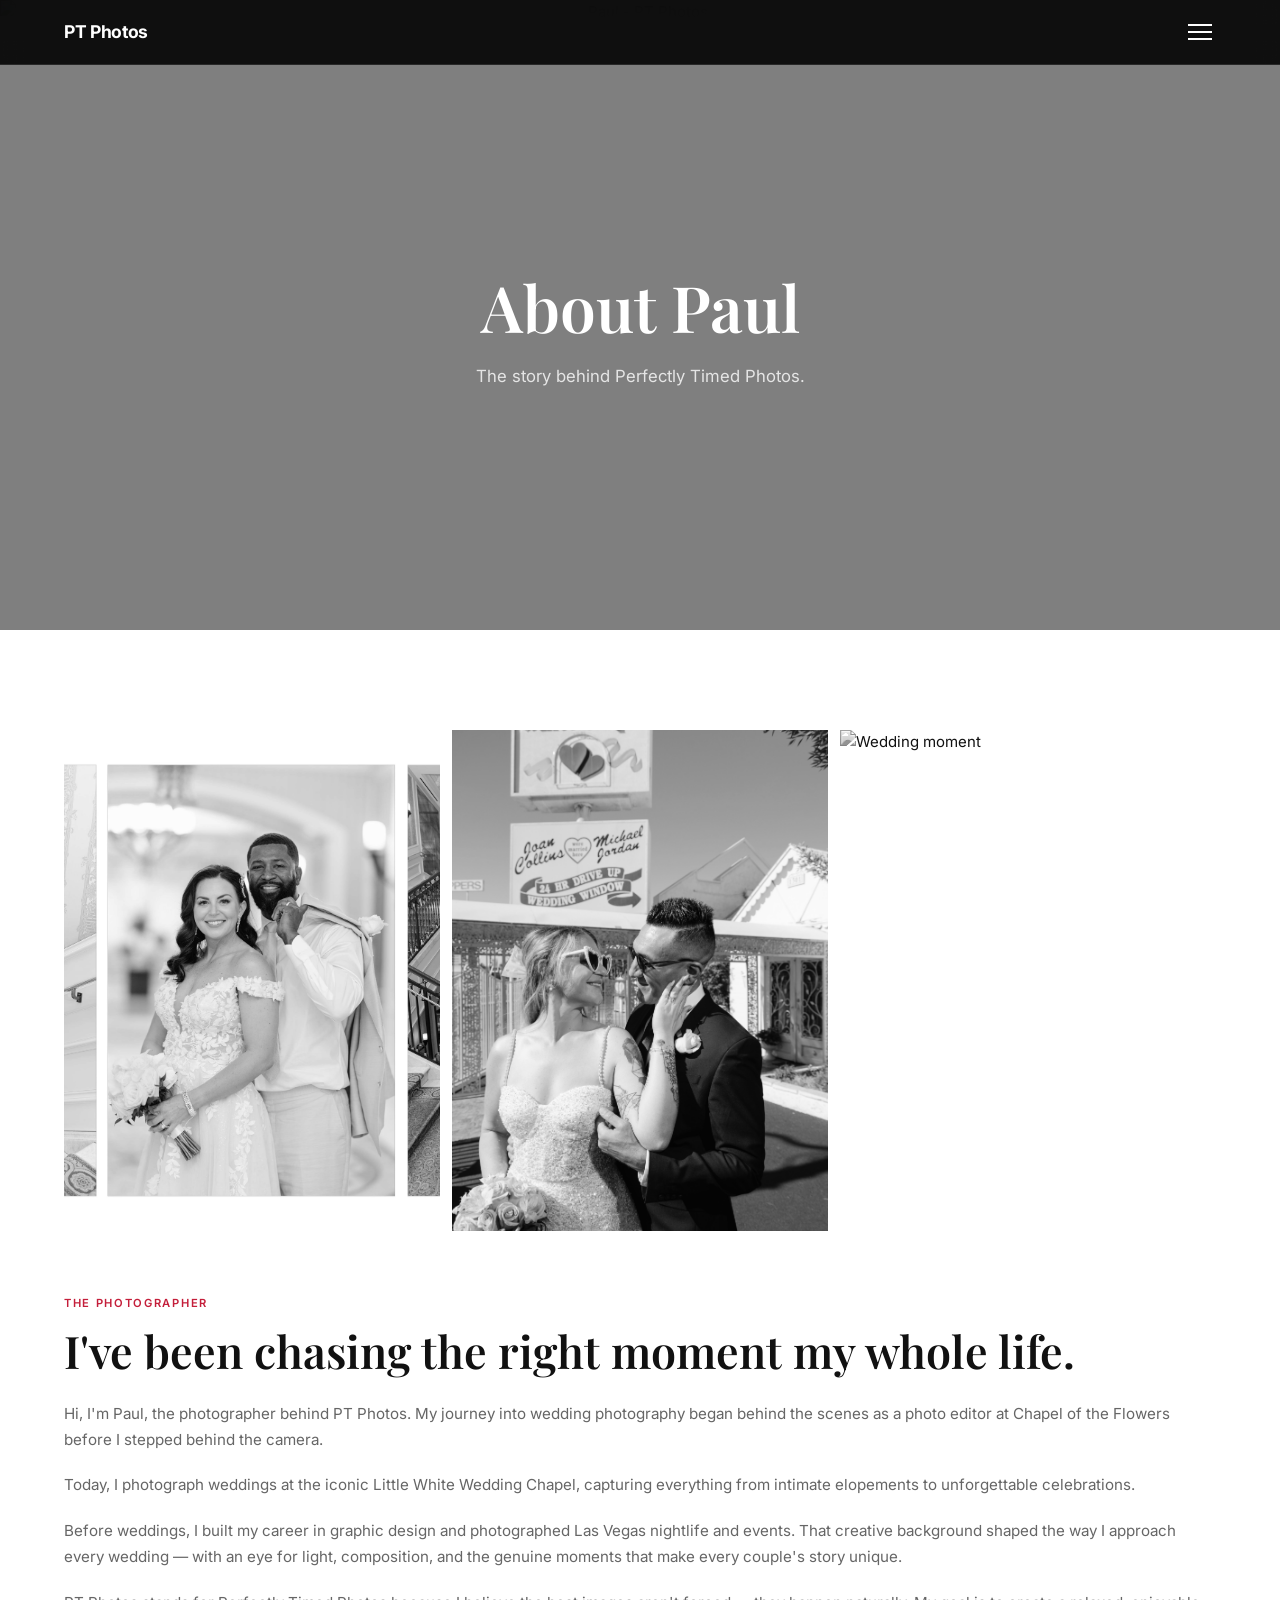
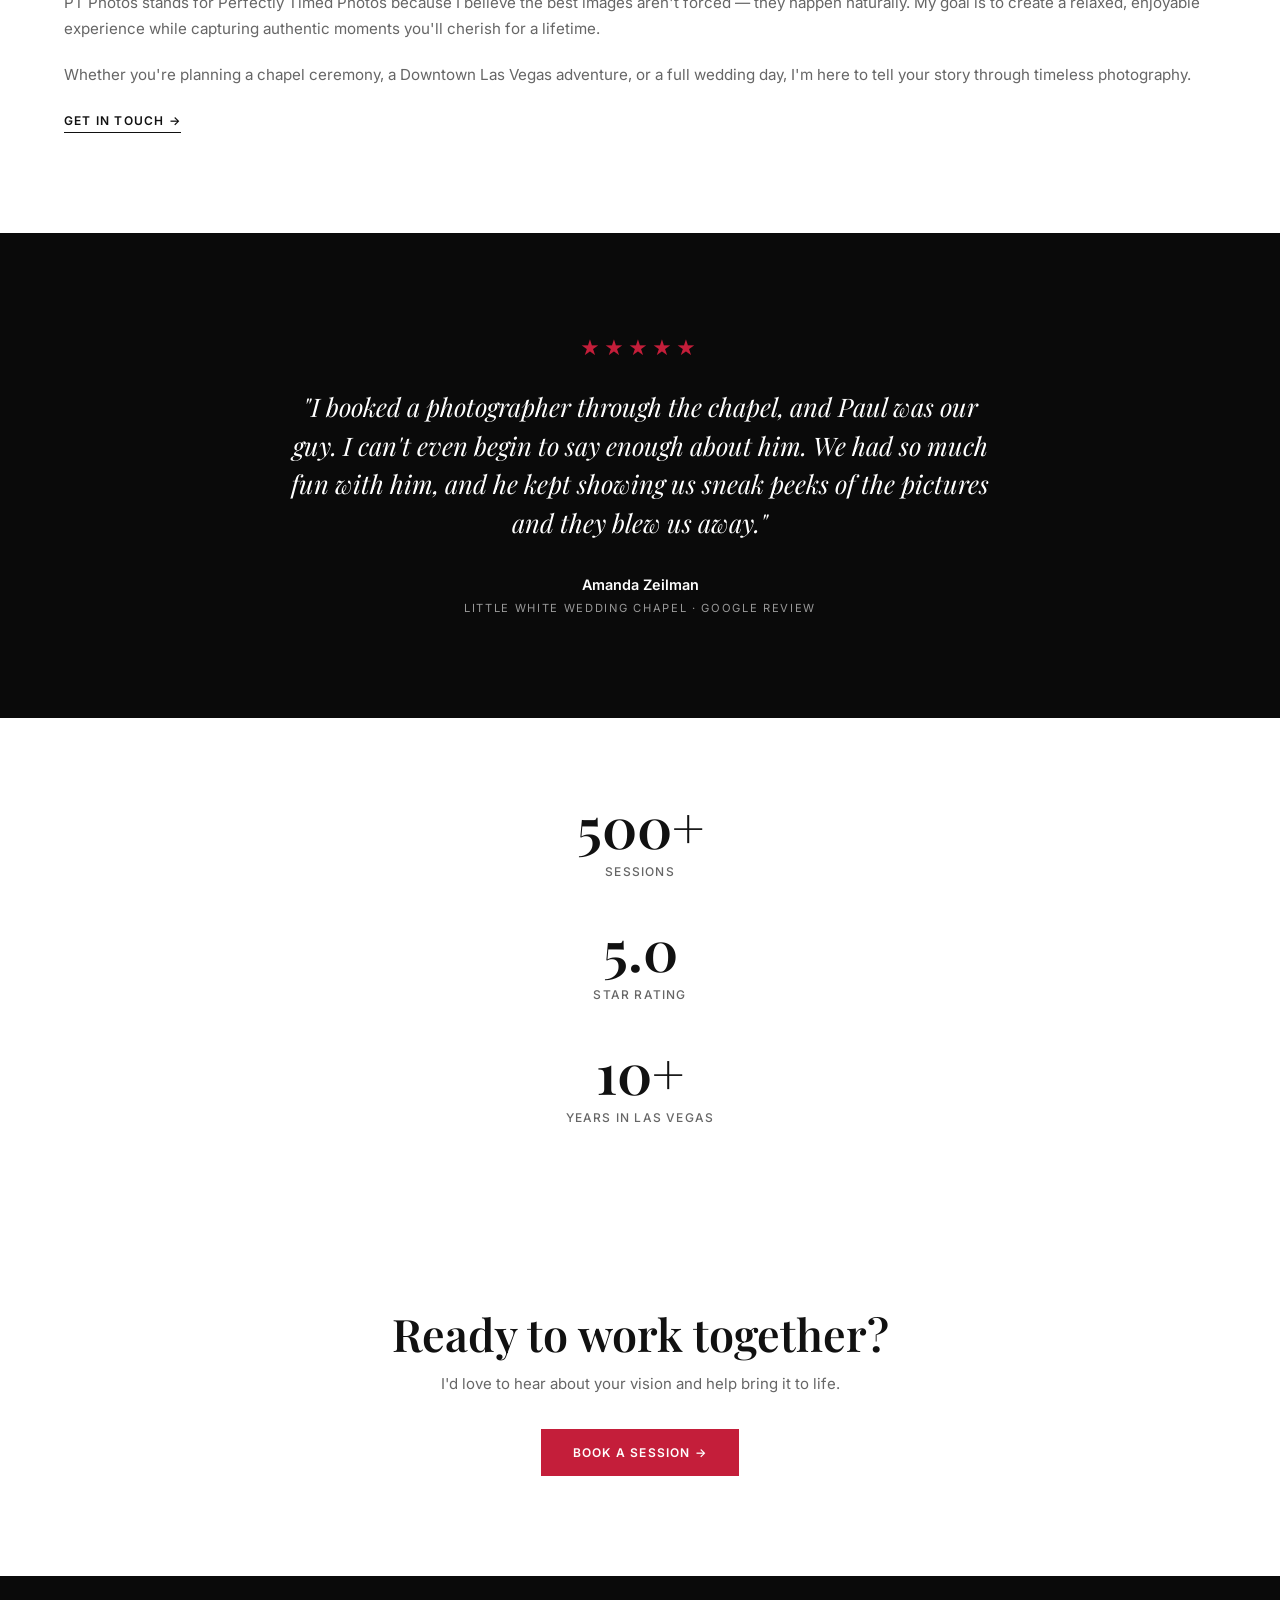
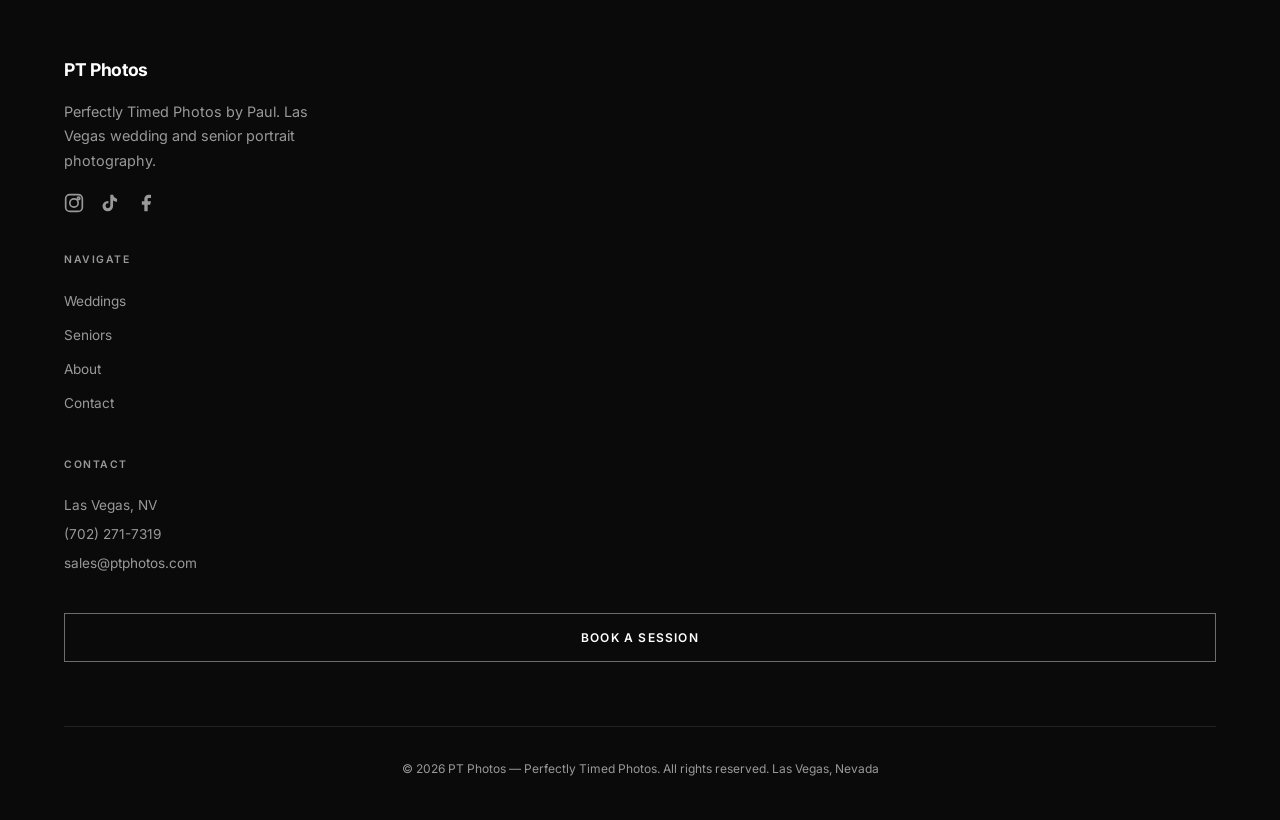
==== commit ccfea466: "Update about.html" ====
--- a/about.html
+++ b/about.html
@@ -29,7 +29,7 @@
     <!-- About Hero -->
     <section class="page-header" style="min-height:70vh">
         <div class="hero-bg">
-            <img src="photo2.JPG" alt="Paul - PT Photos">
+            <img src="photo20.JPG" alt="Paul - PT Photos">
         </div>
         <div class="hero-overlay"></div>
         <div class="hero-content">
--- a/styles.css
+++ b/styles.css
@@ -133,11 +133,12 @@
     position: fixed;
     top: 0; left: 0; right: 0;
     z-index: 1000;
-    background: rgba(255,255,255,0.95);
+    background: rgba(10,10,10,0.95);
     backdrop-filter: blur(10px);
-    border-bottom: 1px solid var(--border);
-    transition: var(--transition);
-}
+    border-bottom: 1px solid rgba(255,255,255,0.1);
+    transition: var(--transition);
+}
+
 
 .nav-container {
     max-width: 1200px;
@@ -148,18 +149,17 @@
     justify-content: space-between;
     height: 64px;
 }
-
 .logo {
-    display: flex;
-    align-items: center;
-    gap: 10px;
     font-family: var(--font-sans);
     font-size: 1.1rem;
     font-weight: 700;
-    color: var(--text);
+    color: #fff;
     text-decoration: none;
     letter-spacing: -0.02em;
-}
+    white-space: nowrap;
+}
+
+
 
 .logo-icon {
     width: 32px;
@@ -170,19 +170,34 @@
 .logo-icon svg {
     width: 100%; height: 100%;
     fill: none;
-    stroke: var(--text);
+    stroke: #fff;
     stroke-width: 2;
 }
 
+
 .nav-menu {
+    position: fixed;
+    top: 0;
+    right: -100%;
+    width: 70%;
+    max-width: 300px;
+    height: 100vh;
+    background: var(--bg-dark);
+    flex-direction: column;
+    padding: 80px 32px;
+    gap: 24px;
+    transition: var(--transition);
+    border-left: 1px solid rgba(255,255,255,0.1);
+    align-items: flex-start;
     display: flex;
     list-style: none;
-    gap: 36px;
-    align-items: center;
-}
+}
+
+.nav-menu.active { right: 0; }
+
 
 .nav-menu a {
-    color: var(--text-muted);
+    color: rgba(255,255,255,0.7);
     text-decoration: none;
     font-size: 0.8rem;
     font-weight: 500;
@@ -194,8 +209,9 @@
 
 .nav-menu a:hover,
 .nav-menu a.active {
-    color: var(--text);
-}
+    color: #fff;
+}
+
 
 .nav-menu a.active::after {
     content: '';
@@ -207,7 +223,7 @@
 }
 
 .nav-toggle {
-    display: none;
+    display: flex;
     flex-direction: column;
     gap: 5px;
     background: none;
@@ -221,9 +237,10 @@
     display: block;
     width: 24px;
     height: 2px;
-    background: var(--text);
-    transition: var(--transition);
-}
+    background: #fff;
+    transition: var(--transition);
+}
+
 
 /* ─── Hero ─── */
 .hero {
@@ -272,7 +289,9 @@
     margin-bottom: 20px;
 }
 
-.hero h1 {
+.hero h1,
+.family-sessions h1,
+.page-header h1 {
     font-family: var(--font-serif);
     font-size: clamp(2.2rem, 5vw, 4rem);
     font-weight: 600;
@@ -280,6 +299,7 @@
     margin-bottom: 20px;
     line-height: 1.1;
 }
+
 
 .hero-desc {
     font-size: 1.05rem;
@@ -1072,24 +1092,8 @@
 }
 
 /* ─── Mobile Menu ─── */
-@media (max-width: 768px) {
-    .nav-menu {
-        position: fixed;
-        top: 0;
-        right: -100%;
-        width: 70%;
-        max-width: 300px;
-        height: 100vh;
-        background: #fff;
-        flex-direction: column;
-        padding: 80px 32px;
-        gap: 24px;
-        transition: var(--transition);
-        border-left: 1px solid var(--border);
-        align-items: flex-start;
-    }
-    .nav-menu.active { right: 0; }
-    .nav-toggle { display: flex; }
+@media (max-width: 768px)
+        
     .nav-toggle.active span:nth-child(1) { transform: rotate(45deg) translate(5px, 5px); }
     .nav-toggle.active span:nth-child(2) { opacity: 0; }
     .nav-toggle.active span:nth-child(3) { transform: rotate(-45deg) translate(5px, -5px); }
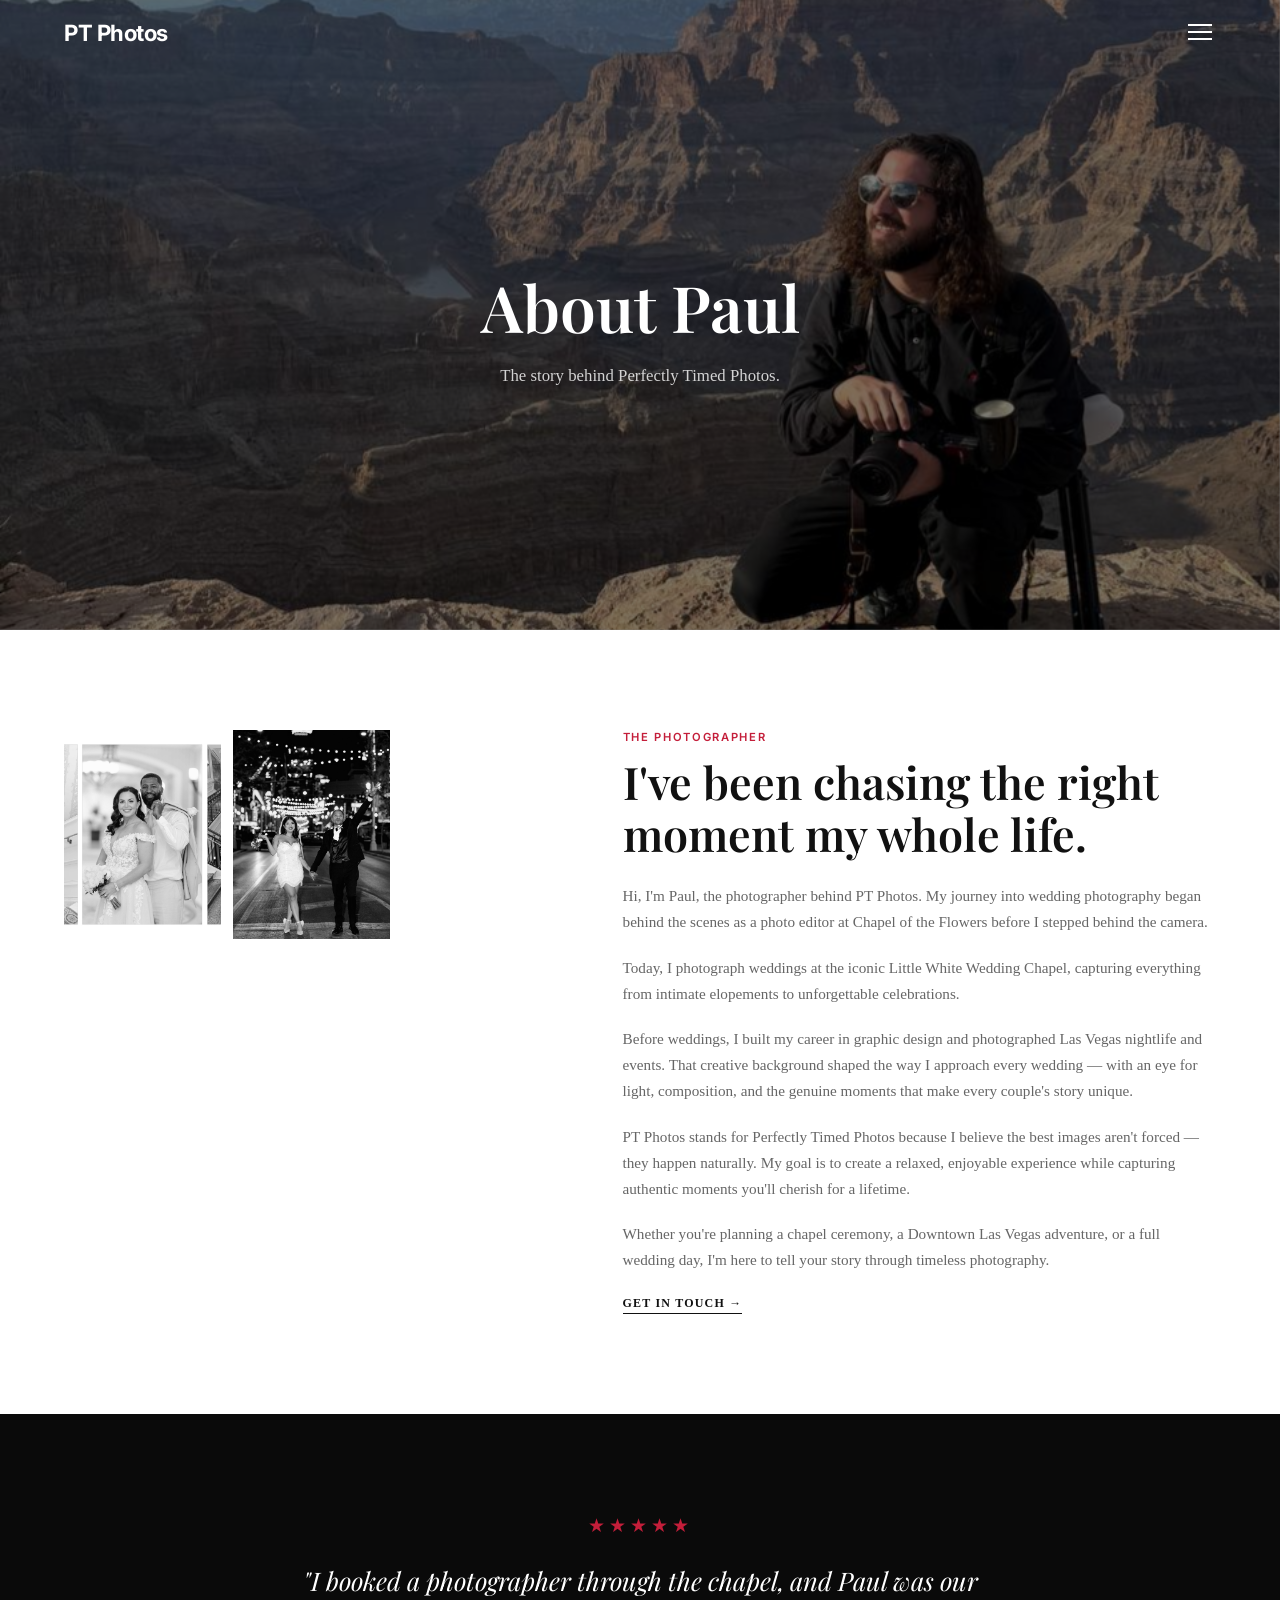
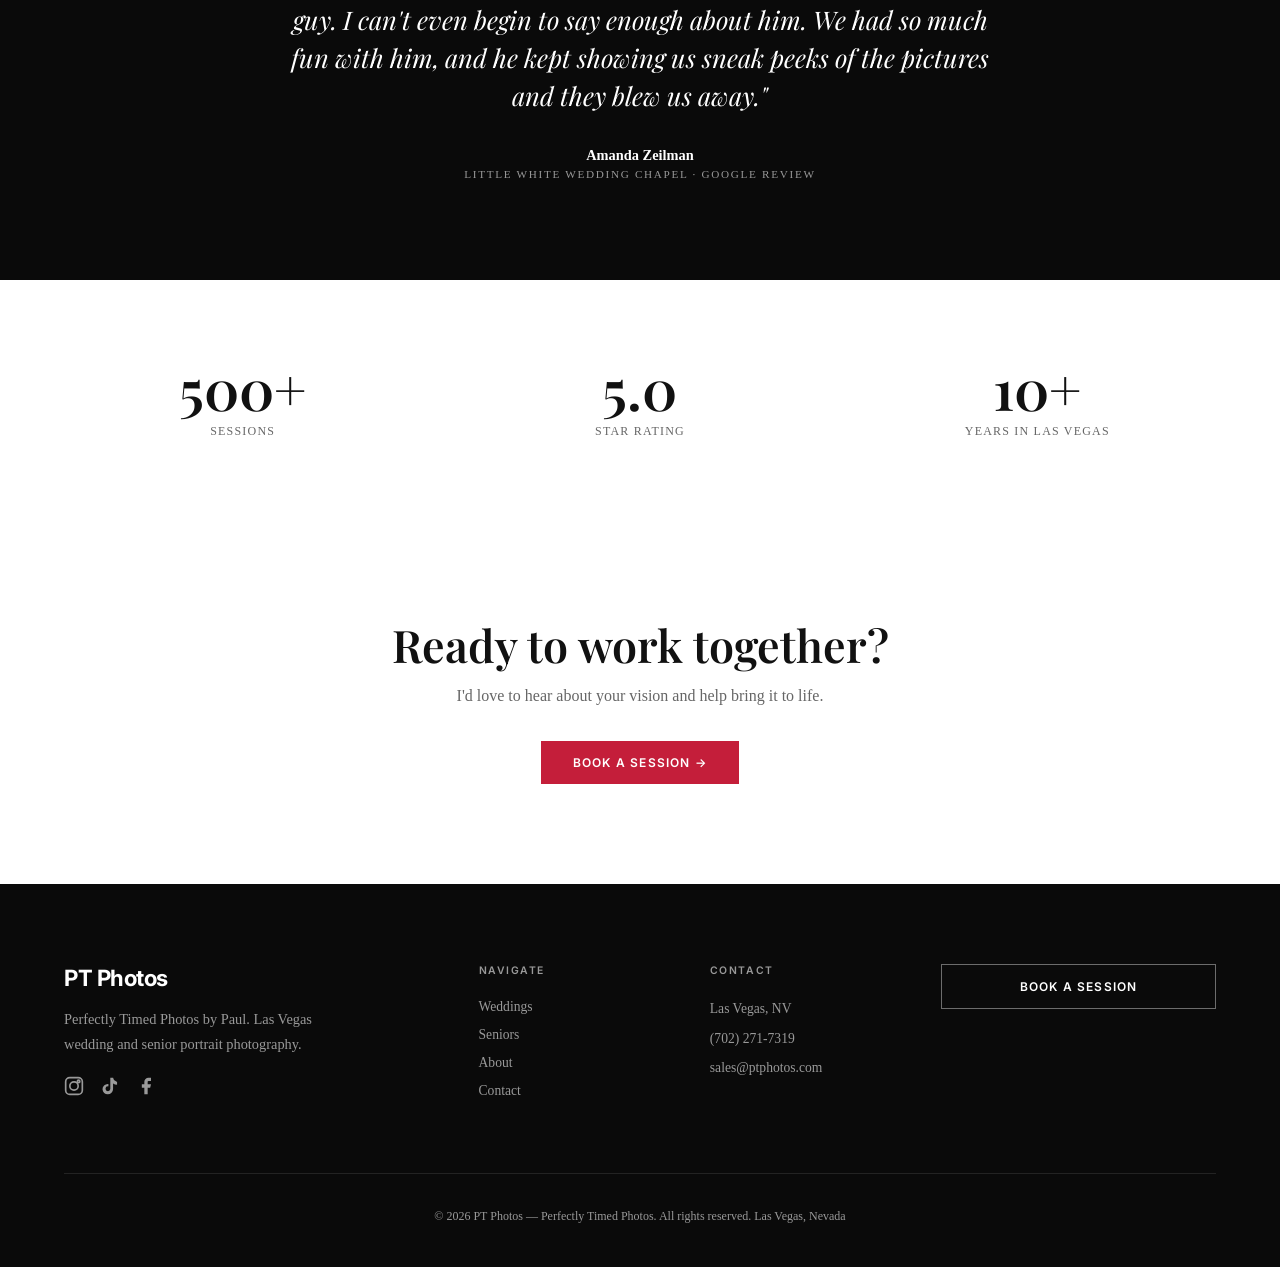
==== commit da0571d7: "Update about.html" ====
--- a/about.html
+++ b/about.html
@@ -44,7 +44,6 @@
             <div class="about-home-grid reveal">
                 <div class="about-home-photos">
                     <img src="photo3.JPG" alt="Paul at work">
-                    <img src="photo4.JPG" alt="Behind the scenes">
                     <img src="photo5.JPG" alt="Wedding moment">
                 </div>
                 <div class="about-home-text">
--- a/styles.css
+++ b/styles.css
@@ -24,17 +24,6 @@
 
 * { margin: 0; padding: 0; box-sizing: border-box; }
 
-html { scroll-behavior: smooth; }
-
-body {
-    font-family: var(--font-sans);
-    background: var(--bg);
-    color: var(--text);
-    line-height: 1.6;
-    font-size: 15px;
-    -webkit-font-smoothing: antialiased;
-}
-
 .container {
     max-width: 1200px;
     margin: 0 auto;
@@ -133,11 +122,18 @@
     position: fixed;
     top: 0; left: 0; right: 0;
     z-index: 1000;
-    background: rgba(10,10,10,0.95);
-    backdrop-filter: blur(10px);
-    border-bottom: 1px solid rgba(255,255,255,0.1);
-    transition: var(--transition);
-}
+    background: transparent;
+    border-bottom: none;
+    transition: var(--transition);
+}
+
+.navbar.scrolled {
+    background: rgba(10,10,10,0.95) !important;
+    backdrop-filter: blur(10px) !important;
+    border-bottom: 1px solid rgba(255,255,255,0.1) !important;
+}
+
+
 
 
 .nav-container {
@@ -151,7 +147,7 @@
 }
 .logo {
     font-family: var(--font-sans);
-    font-size: 1.1rem;
+    font-size: 1.4rem;
     font-weight: 700;
     color: #fff;
     text-decoration: none;
@@ -246,24 +242,43 @@
 .hero {
     position: relative;
     min-height: 100vh;
+    min-height: 100dvh;      /* ← iOS фикс */
     display: flex;
     align-items: center;
     justify-content: center;
     text-align: center;
     overflow: hidden;
     padding-top: 64px;
-}
+    isolation: isolate;      /* ← новый stacking context */
+    touch-action: pan-y;     /* ← только вертикальный скролл */
+}
+
 
 .hero-bg {
     position: absolute;
     inset: 0;
     z-index: 0;
-}
+    transform: translateZ(0);   /* ← аппаратное ускорение */
+    will-change: transform;     /* ← фикс дергания */
+}
+
 
 .hero-bg img {
     width: 100%;
     height: 100%;
     object-fit: cover;
+    transform: translateZ(0);   /* ← iOS фикс */
+    will-change: transform;
+}
+
+/* === Мобильный фикс: фоновые картинки не двигаются при touch === */
+.hero-bg img,
+.family-sessions .hero-bg img,
+.page-header .hero-bg img {
+    touch-action: none;
+    pointer-events: none;
+    user-select: none;
+    -webkit-user-drag: none;
 }
 
 .hero-overlay {
@@ -320,12 +335,16 @@
 .family-sessions {
     position: relative;
     min-height: 80vh;
+    min-height: 80dvh;       /* ← iOS фикс */
     display: flex;
     align-items: center;
     justify-content: center;
     text-align: center;
     overflow: hidden;
-}
+    isolation: isolate;
+    touch-action: pan-y;
+}
+
 
 .family-sessions .hero-bg img {
     opacity: 0.8;
@@ -594,13 +613,17 @@
 .page-header {
     position: relative;
     min-height: 90vh;
+    min-height: 90dvh;       /* ← iOS фикс */
     display: flex;
     align-items: center;
     justify-content: center;
     text-align: center;
     overflow: hidden;
     padding-top: 64px;
-}
+    isolation: isolate;
+    touch-action: pan-y;
+}
+
 
 .page-header .hero-content {
     max-width: 640px;
@@ -925,15 +948,23 @@
 
 .seniors-gallery {
     display: grid;
-    grid-template-columns: repeat(2, 1fr);
+    grid-template-columns: repeat(4, 1fr);
     gap: 12px;
 }
 
 .seniors-gallery img {
     width: 100%;
+    height: 100%;
     aspect-ratio: 1;
     object-fit: cover;
-}
+    border-radius: 8px;
+}
+
+.seniors-gallery img.wide {
+    grid-column: 2 / span 2;
+    aspect-ratio: 2 / 1;
+}
+
 
 /* ─── Process ─── */
 .process-section {
@@ -1092,8 +1123,7 @@
 }
 
 /* ─── Mobile Menu ─── */
-@media (max-width: 768px)
-        
+@media (max-width: 768px) {
     .nav-toggle.active span:nth-child(1) { transform: rotate(45deg) translate(5px, 5px); }
     .nav-toggle.active span:nth-child(2) { opacity: 0; }
     .nav-toggle.active span:nth-child(3) { transform: rotate(-45deg) translate(5px, -5px); }
@@ -1103,7 +1133,7 @@
     .seniors-about-grid {
         grid-template-columns: 1fr;
     }
-    
+
     .stats-grid,
     .packages-grid,
     .process-grid,
@@ -1119,6 +1149,13 @@
     .form-row { grid-template-columns: 1fr; }
     
     .hero h1 { font-size: 2rem; }
+
+    .seniors-gallery {
+        grid-template-columns: repeat(2, 1fr);
+    }
+    .seniors-gallery img.wide {
+        grid-column: span 2;
+    }
 }
 
 @media (max-width: 1024px) {
@@ -1130,6 +1167,7 @@
     .about-home-photos { grid-template-columns: 1fr; }
     .about-home-photos img { aspect-ratio: 16/9; }
 }
+
 
 /* ─── Scroll Reveal ─── */
 .reveal {
